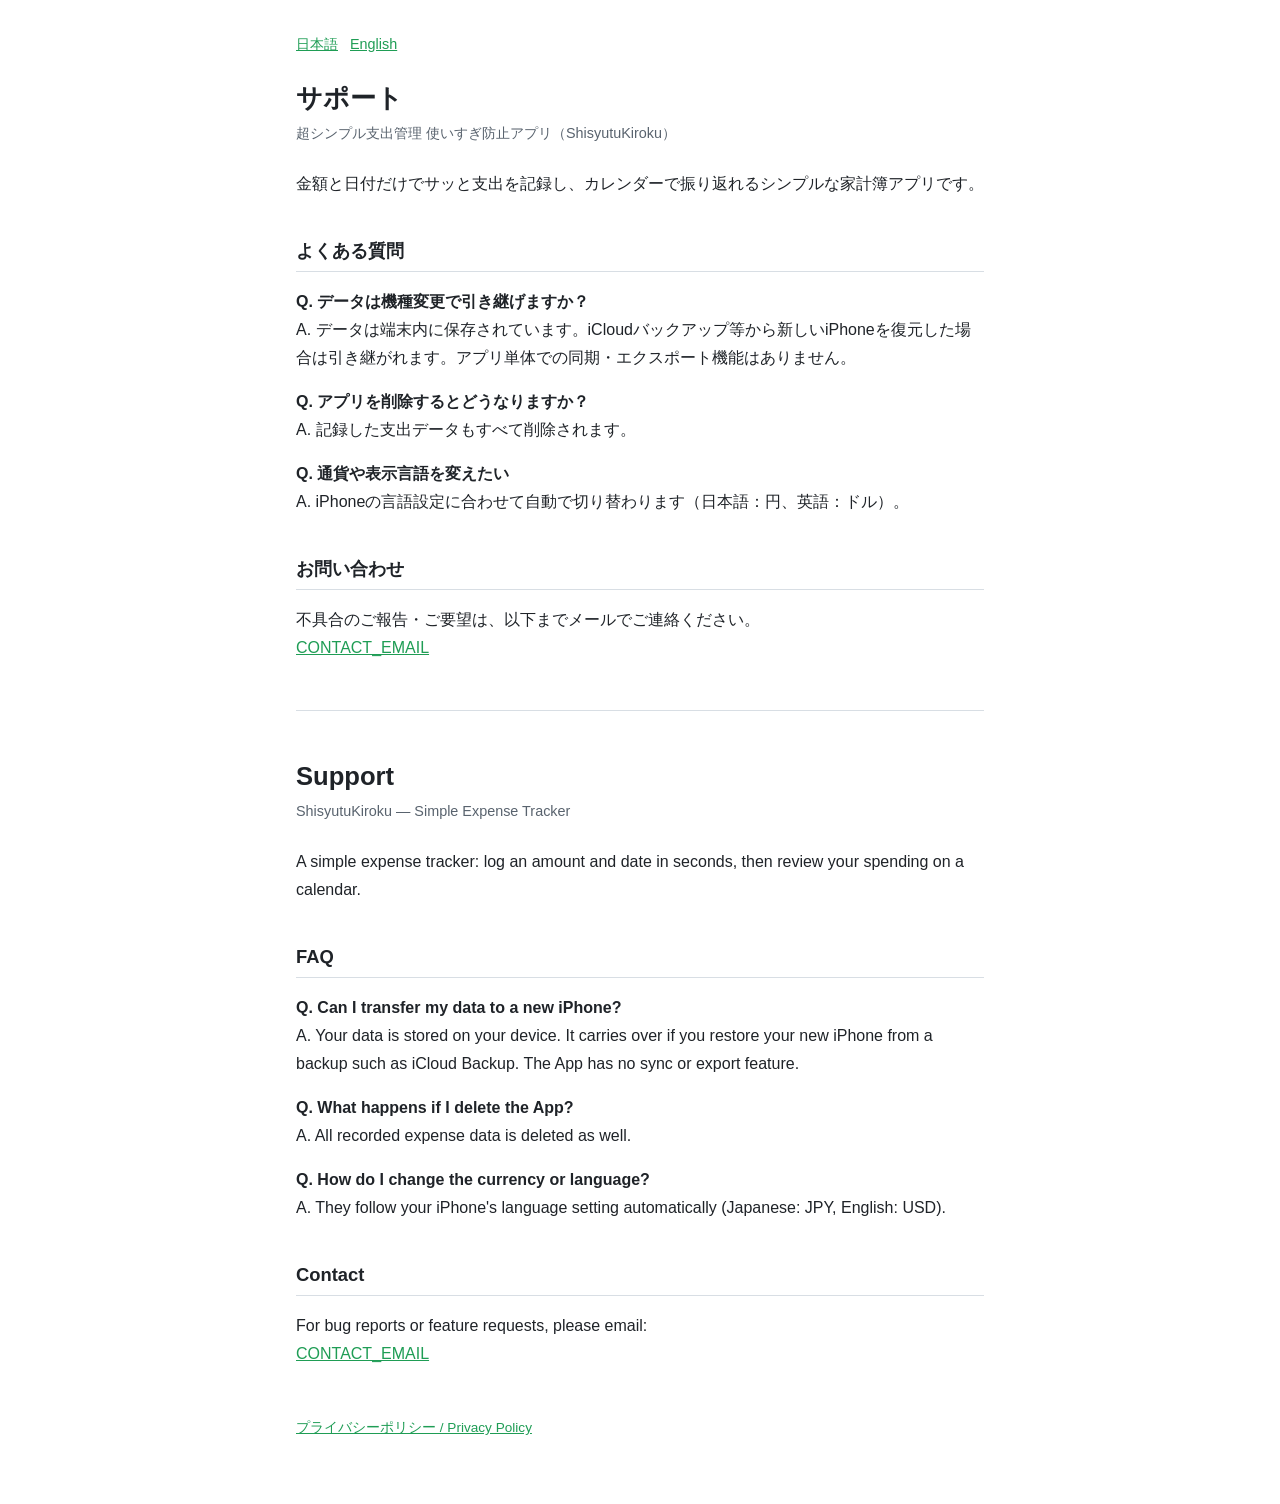
==== shisyutukiroku/support.html @ e6665d54 "Add privacy policy and support pages for ShisyutuKiroku Contact email is a placeholder (CONTACT_EMAI" ====
<!doctype html>
<html lang="ja">
<head>
  <meta charset="utf-8">
  <meta name="viewport" content="width=device-width, initial-scale=1">
  <title>サポート｜超シンプル支出管理</title>
  <link rel="stylesheet" href="../style.css">
</head>
<body>
<main>
  <div class="lang"><a href="#ja">日本語</a><a href="#en">English</a></div>

  <section id="ja">
    <h1>サポート</h1>
    <p class="meta">超シンプル支出管理 使いすぎ防止アプリ（ShisyutuKiroku）</p>

    <p>金額と日付だけでサッと支出を記録し、カレンダーで振り返れるシンプルな家計簿アプリです。</p>

    <h2>よくある質問</h2>
    <p><strong>Q. データは機種変更で引き継げますか？</strong><br>
      A. データは端末内に保存されています。iCloudバックアップ等から新しいiPhoneを復元した場合は引き継がれます。アプリ単体での同期・エクスポート機能はありません。</p>
    <p><strong>Q. アプリを削除するとどうなりますか？</strong><br>
      A. 記録した支出データもすべて削除されます。</p>
    <p><strong>Q. 通貨や表示言語を変えたい</strong><br>
      A. iPhoneの言語設定に合わせて自動で切り替わります（日本語：円、英語：ドル）。</p>

    <h2>お問い合わせ</h2>
    <p>不具合のご報告・ご要望は、以下までメールでご連絡ください。<br>
      <a href="mailto:CONTACT_EMAIL">CONTACT_EMAIL</a></p>
  </section>

  <hr>

  <section id="en" lang="en">
    <h1>Support</h1>
    <p class="meta">ShisyutuKiroku — Simple Expense Tracker</p>

    <p>A simple expense tracker: log an amount and date in seconds, then review your spending on a calendar.</p>

    <h2>FAQ</h2>
    <p><strong>Q. Can I transfer my data to a new iPhone?</strong><br>
      A. Your data is stored on your device. It carries over if you restore your new iPhone from a backup such as iCloud Backup. The App has no sync or export feature.</p>
    <p><strong>Q. What happens if I delete the App?</strong><br>
      A. All recorded expense data is deleted as well.</p>
    <p><strong>Q. How do I change the currency or language?</strong><br>
      A. They follow your iPhone's language setting automatically (Japanese: JPY, English: USD).</p>

    <h2>Contact</h2>
    <p>For bug reports or feature requests, please email:<br>
      <a href="mailto:CONTACT_EMAIL">CONTACT_EMAIL</a></p>
  </section>

  <footer><a href="privacy.html">プライバシーポリシー / Privacy Policy</a></footer>
</main>
</body>
</html>
---- style.css ----
:root {
  --bg: #ffffff;
  --text: #1f2328;
  --muted: #59636e;
  --accent: #1f9d55;
  --border: #d8dee4;
}
@media (prefers-color-scheme: dark) {
  :root {
    --bg: #0d1117;
    --text: #e6edf3;
    --muted: #9198a1;
    --accent: #3fb950;
    --border: #30363d;
  }
}
* { box-sizing: border-box; }
body {
  margin: 0;
  background: var(--bg);
  color: var(--text);
  font-family: -apple-system, BlinkMacSystemFont, "Hiragino Sans", "Hiragino Kaku Gothic ProN", "Segoe UI", sans-serif;
  line-height: 1.75;
}
main { max-width: 720px; margin: 0 auto; padding: 32px 16px 64px; }
h1 { font-size: 1.6rem; line-height: 1.4; margin: 0 0 4px; }
h2 { font-size: 1.15rem; margin: 2em 0 0.5em; padding-bottom: 4px; border-bottom: 1px solid var(--border); }
a { color: var(--accent); }
.meta { color: var(--muted); font-size: 0.9rem; margin: 0 0 24px; }
.lang { font-size: 0.9rem; margin-bottom: 24px; }
.lang a { margin-right: 12px; }
hr { border: none; border-top: 1px solid var(--border); margin: 48px 0; }
ul { padding-left: 1.4em; }
footer { color: var(--muted); font-size: 0.85rem; margin-top: 48px; }
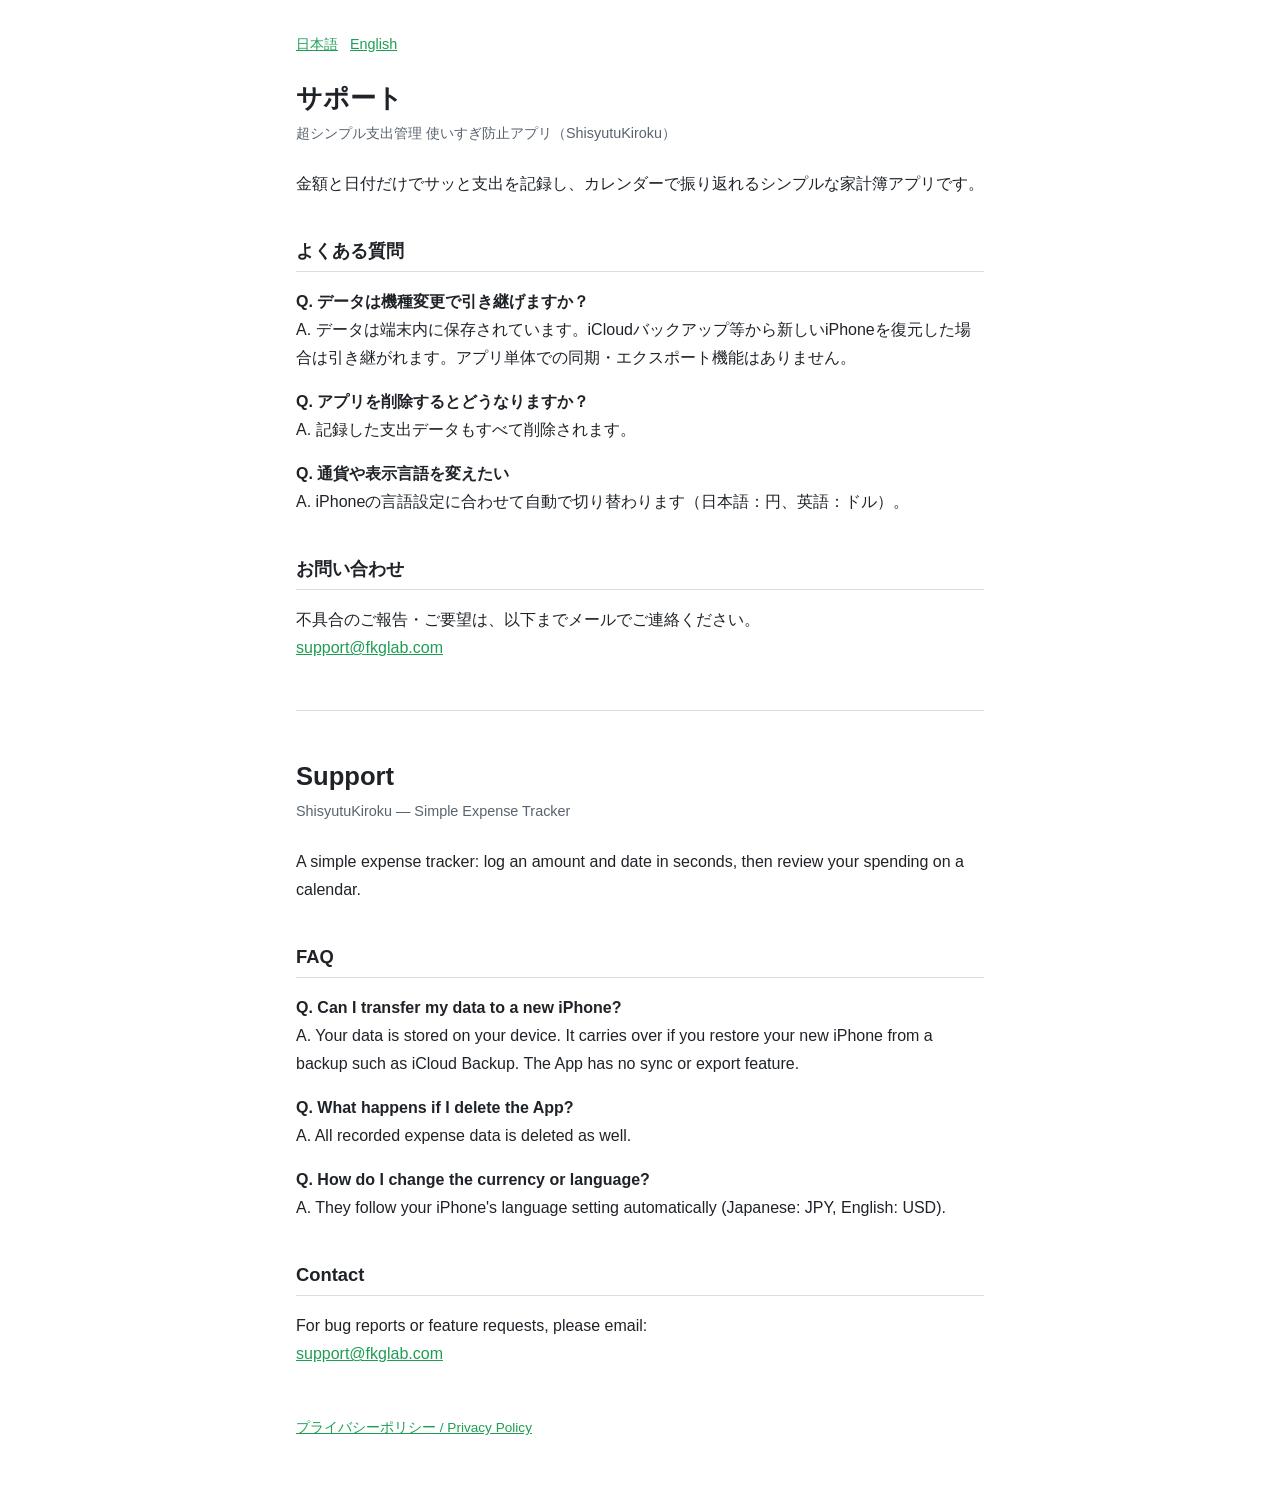
==== commit 98a9541b: "Set contact email to support@fkglab.com and add custom domain Co-Authored-By: Claude Sonnet 5.5 <nor" ====
--- a/shisyutukiroku/support.html
+++ b/shisyutukiroku/support.html
@@ -26,7 +26,7 @@
 
     <h2>お問い合わせ</h2>
     <p>不具合のご報告・ご要望は、以下までメールでご連絡ください。<br>
-      <a href="mailto:CONTACT_EMAIL">CONTACT_EMAIL</a></p>
+      <a href="mailto:support@fkglab.com">support@fkglab.com</a></p>
   </section>
 
   <hr>
@@ -47,7 +47,7 @@
 
     <h2>Contact</h2>
     <p>For bug reports or feature requests, please email:<br>
-      <a href="mailto:CONTACT_EMAIL">CONTACT_EMAIL</a></p>
+      <a href="mailto:support@fkglab.com">support@fkglab.com</a></p>
   </section>
 
   <footer><a href="privacy.html">プライバシーポリシー / Privacy Policy</a></footer>
